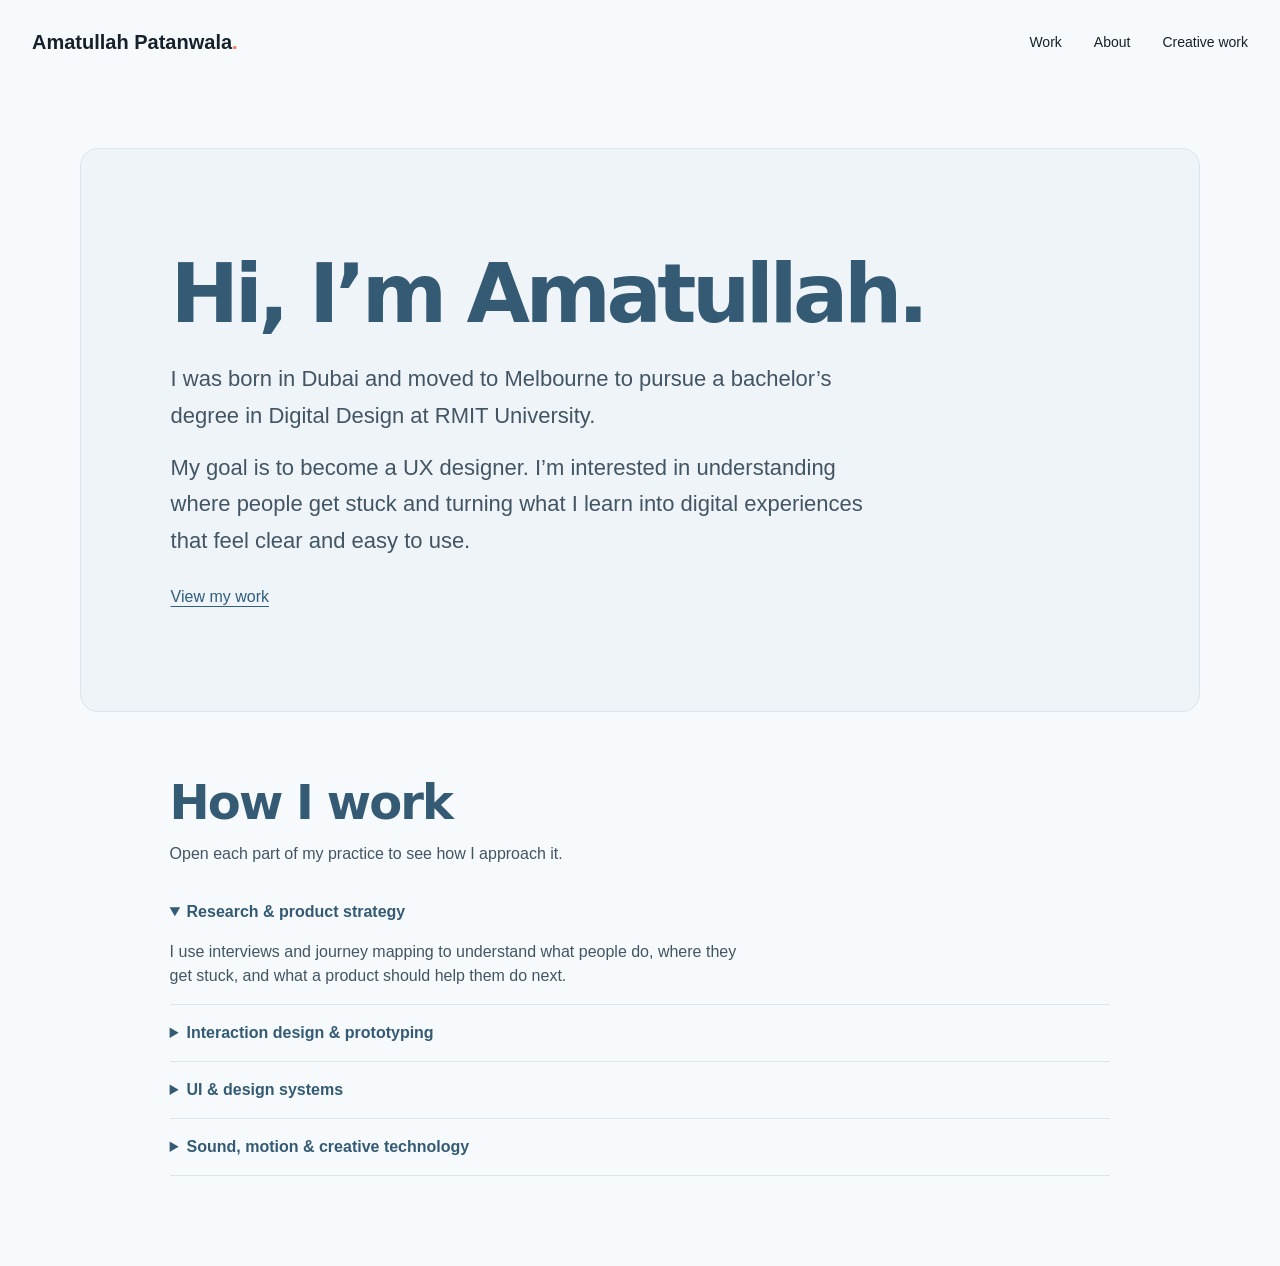
==== about.html @ 385955a9 "Restore How I work and soften About headings" ====
<!doctype html>
<html lang="en">
<head>
  <meta charset="utf-8">
  <meta name="viewport" content="width=device-width, initial-scale=1">
  <meta name="description" content="About Amatullah Patanwala, a Digital Design student at RMIT University and aspiring UX designer.">
  <title>About | Amatullah Patanwala</title>
  <link rel="stylesheet" href="styles.css">
  <style>
    body { background: #f7fafc; }
    .about-intro {
      max-width: 1120px;
      margin: clamp(20px, 5vw, 64px) auto;
      padding: clamp(36px, 8vw, 104px) clamp(24px, 7vw, 90px);
      background: #eef4f8;
      border: 1px solid #dbe5ec;
      border-radius: 18px;
      color: #17212b;
    }
    .about-intro h1 {
      margin: 0 0 24px;
      font: 600 clamp(42px, 7vw, 82px)/1.05 Manrope, system-ui, sans-serif;
      letter-spacing: -.055em;
    }
    .about-intro p { max-width: 57ch; margin: 0 0 16px; font-size: clamp(17px, 2vw, 22px); line-height: 1.65; color: #435563; }
    .about-intro a { display: inline-block; margin-top: 10px; color: #315e7b; text-decoration: underline; text-underline-offset: 4px; }
    .about-intro a:focus-visible { outline: 2px solid #315e7b; outline-offset: 4px; }
    .about-content { padding: 0 20px; }
    .about-intro h1, .bio-practice h2 { color: #345a74; }
    .bio-practice {
      max-width: 1120px; margin: 0 auto clamp(36px, 7vw, 90px);
      padding: 0 clamp(24px, 7vw, 90px); color: #435563;
    }
    .bio-practice h2 { margin: 0 0 12px; font: 600 clamp(30px, 4.5vw, 48px)/1.12 system-ui, sans-serif; letter-spacing: -.04em; }
    .bio-practice > p { margin: 0 0 18px; }
    .bio-practice details { border-bottom: 1px solid #dbe5ec; }
    .bio-practice summary { padding: 16px 0; color: #345a74; font-weight: 650; cursor: pointer; }
    .bio-practice details p { margin: 0 0 16px; max-width: 65ch; }
    .bio-practice summary:focus-visible { outline: 2px solid #345a74; outline-offset: 3px; }
  </style>
</head>
<body>
  <header class="site-header">
    <a class="brand" href="index.html">Amatullah Patanwala<span>.</span></a>
    <nav aria-label="Primary navigation">
      <a href="index.html#work">Work</a>
      <a href="about.html" aria-current="page">About</a>
      <a href="index.html#other-work">Creative work</a>
    </nav>
  </header>
  <main class="about-content">
    <section class="about-intro" aria-labelledby="bio-title">
      <h1 id="bio-title">Hi, I’m Amatullah.</h1>
      <p>I was born in Dubai and moved to Melbourne to pursue a bachelor’s degree in Digital Design at RMIT University.</p>
      <p>My goal is to become a UX designer. I’m interested in understanding where people get stuck and turning what I learn into digital experiences that feel clear and easy to use.</p>
      <a href="index.html#work">View my work</a>
    </section>
    <section class="bio-practice" aria-labelledby="practice-title">
      <h2 id="practice-title">How I work</h2>
      <p>Open each part of my practice to see how I approach it.</p>
      <details open><summary>Research &amp; product strategy</summary><p>I use interviews and journey mapping to understand what people do, where they get stuck, and what a product should help them do next.</p></details>
      <details><summary>Interaction design &amp; prototyping</summary><p>I turn findings into flows and prototypes, then use feedback to test the decisions that matter most.</p></details>
      <details><summary>UI &amp; design systems</summary><p>I carry the work through to legible interfaces, accessible interactions, and reusable visual patterns.</p></details>
      <details><summary>Sound, motion &amp; creative technology</summary><p>Working in audio, video, and 3D gives me another way to explore how a digital experience feels and moves.</p></details>
    </section>
  </main>
</body>
</html>
---- styles.css ----
/* Design tokens and reset */
:root {
  --ink:#17212b;
  --muted:#637180;
  --paper:#f8fbfd;
  --blue:#cdeaff;
  --blue-strong:#68b8ef;
  --mint:#dcefe8;
  --peach:#f7ddd0;
  --line:#dce5eb;
  --max:1280px
}

* {
  box-sizing:border-box
}

html {
  scroll-behavior:smooth
}

body {
  margin:0;
  background:var(--paper);
  color:var(--ink);
  font-family:"DM Sans",sans-serif;
  line-height:1.5
}

a {
  color:inherit;
  text-decoration:none
}

.noise {
  position:fixed;
  inset:0;
  pointer-events:none;
  opacity:.025;
  z-index:10;
  background-image:url("data:image/svg+xml,%3Csvg viewBox='0 0 180 180' xmlns='http://www.w3.org/2000/svg'%3E%3Cfilter id='n'%3E%3CfeTurbulence type='fractalNoise' baseFrequency='.9' numOctaves='3' stitchTiles='stitch'/%3E%3C/filter%3E%3Crect width='100%25' height='100%25' filter='url(%23n)' opacity='.8'/%3E%3C/svg%3E")
}

/* Navigation */
.site-header {
  height:84px;
  max-width:var(--max);
  margin:auto;
  padding:0 32px;
  display:flex;
  align-items:center;
  justify-content:space-between
}

.brand {
  font-family:Manrope,sans-serif;
  font-weight:700;
  font-size:20px
}

.brand span {
  color:#ef7e67
}

.site-header nav {
  display:flex;
  align-items:center;
  gap:32px;
  font-size:14px
}

.site-header nav a {
  transition:opacity .2s
}

.site-header nav a:hover {
  opacity:.55
}

.contact-link {
  border-bottom:1px solid var(--ink);
  padding-bottom:3px
}

/* Hero */
.hero {
  min-height:calc(100vh - 84px);
  max-width:var(--max);
  margin:auto;
  padding:9vh 32px 48px;
  position:relative;
  display:flex;
  flex-direction:column;
  justify-content:center;
  isolation:isolate;
  overflow:hidden
}

.hero>*:not(.hero-spheres):not(.hero-mark) {
  position:relative;
  z-index:2
}

.hero-kicker {
  font-size:13px;
  color:var(--muted);
  display:flex;
  align-items:center;
  gap:9px
}

.status-dot {
  width:7px;
  height:7px;
  background:#70b99a;
  border-radius:50%;
  box-shadow:0 0 0 4px #e0f1e9
}

.hero h1 {
  font-family:Manrope,sans-serif;
  font-size:clamp(54px,7.3vw,112px);
  line-height:.98;
  letter-spacing:0;
  max-width:1120px;
  margin:46px 0 56px;
  font-weight:600
}

.hero h1 em {
  font-family:Georgia,serif;
  font-weight:400;
  color:#418bc0
}

.hero-bottom {
  display:flex;
  justify-content:space-between;
  align-items:end;
  max-width:850px
}

.hero-bottom p {
  font-size:18px;
  max-width:560px;
  color:var(--muted);
  margin:0
}

.scroll-cue {
  display:flex;
  gap:18px;
  border-bottom:1px solid var(--ink);
  padding-bottom:5px;
  font-size:14px
}

.hero-mark {
  position:absolute;
  right:32px;
  bottom:45px;
  font-family:Manrope;
  font-size:15vw;
  line-height:.7;
  color:#e7f3fa;
  font-weight:700;
  z-index:-1
}

.margin-note {
  font-family:Georgia,serif;
  font-style:italic;
  transform:rotate(-4deg);
  color:#397ca9
}

.hero-note {
  position:absolute;
  right:4%;
  top:20%;
  border-top:1px solid #82b9d8;
  padding-top:9px
}

.hero-note span {
  display:block;
  font:500 9px Manrope;
  text-transform:uppercase;
  font-style:normal;
  color:#6d8798;
  margin-bottom:5px
}

.hero-note strong {
  font-size:16px;
  font-weight:400
}

.hero-note i {
  position:absolute;
  font-size:25px;
  right:-24px;
  bottom:-20px
}

.hero-spheres {
  position:absolute;
  inset:0;
  z-index:0;
  pointer-events:none
}

.sphere {
  position:absolute;
  display:block;
  border-radius:50%;
  will-change:transform;
  box-shadow:inset -18px -22px 38px rgba(45,53,57,.16),inset 12px 14px 26px rgba(255,255,255,.8),0 24px 45px rgba(48,71,84,.12)
}

.sphere::after {
  content:"";
  position:absolute;
  width:28%;
  height:18%;
  border-radius:50%;
  left:21%;
  top:15%;
  background:rgba(255,255,255,.68);
  filter:blur(7px);
  transform:rotate(-32deg)
}

.sphere-green {
  width:150px;
  height:150px;
  left:4%;
  top:18%;
  background:radial-gradient(circle at 32% 27%,#f2fff7 0 4%,#bfe8ce 34%,#7fc09b 72%,#5b9b77 100%);
  --base-x:0px;
  --base-y:0px
}

.sphere-yellow {
  width:105px;
  height:105px;
  right:12%;
  top:44%;
  background:radial-gradient(circle at 31% 26%,#fffef0 0 5%,#f7eaa1 36%,#e5c95f 75%,#caaa3d 100%);
  --base-x:0px;
  --base-y:0px
}

.sphere-red {
  width:74px;
  height:74px;
  left:46%;
  bottom:9%;
  background:radial-gradient(circle at 31% 25%,#fff2ef 0 5%,#f3a69b 37%,#df7468 74%,#bd584f 100%);
  --base-x:0px;
  --base-y:0px
}

/* Selected case studies */
.work-section {
  padding:120px 32px 160px;
  max-width:var(--max);
  margin:auto
}

.section-heading {
  display:grid;
  grid-template-columns:1fr 2fr;
  align-items:start;
  margin-bottom:64px
}

.section-heading p {
  font-size:13px;
  color:var(--muted)
}

.section-heading h2 {
  font:600 38px/1.15 Manrope,sans-serif;
  max-width:620px;
  margin:0
}

.case {
  margin-bottom:120px
}

.case-visual {
  height:540px;
  display:block;
  background:var(--blue);
  position:relative;
  overflow:hidden
}

.case-visual img {
  width:100%;
  height:100%;
  object-fit:cover;
  transition:transform .8s cubic-bezier(.2,.7,.2,1)
}

.case-video {
  width:100%;
  height:100%;
  display:block;
  object-fit:cover;
  background:#101820
}

.wellness-phone-set {
  height:100%;
  display:flex;
  align-items:center;
  justify-content:center;
  gap:clamp(14px,3vw,38px);
  padding:44px;
  background:linear-gradient(135deg,#f8fbfd,#eaf6fd)
}

.wellness-phone-set img {
  width:auto;
  height:min(92%,430px);
  object-fit:contain;
  filter:drop-shadow(0 22px 32px rgba(25,37,48,.16));
  transition:transform .8s cubic-bezier(.2,.7,.2,1)
}

.wellness-phone-set img:nth-child(1),
.wellness-phone-set img:nth-child(3) {
  height:min(82%,390px)
}

.wellness-phone-set img:nth-child(1) {
  transform:rotate(-4deg)
}

.wellness-phone-set img:nth-child(2) {
  transform:translateY(-10px)
}

.wellness-phone-set img:nth-child(3) {
  transform:rotate(4deg)
}

.case:hover .case-visual img {
  transform:scale(1.025)
}

.case:hover .wellness-phone-set img:nth-child(1) {
  transform:rotate(-2deg) translateY(-5px)
}

.case:hover .wellness-phone-set img:nth-child(2) {
  transform:translateY(-18px)
}

.case:hover .wellness-phone-set img:nth-child(3) {
  transform:rotate(2deg) translateY(-5px)
}

.case-number {
  position:absolute;
  top:22px;
  left:24px;
  background:rgba(248,251,253,.86);
  backdrop-filter:blur(8px);
  padding:7px 10px;
  font:600 12px Manrope
}

.view-chip {
  position:absolute;
  right:22px;
  bottom:22px;
  background:var(--ink);
  color:#fff;
  padding:11px 14px;
  font-size:13px;
  transform:translateY(8px);
  opacity:0;
  transition:.3s
}

.case:hover .view-chip {
  opacity:1;
  transform:none
}

.case-copy {
  padding-top:24px
}

.case-meta {
  display:flex;
  justify-content:space-between;
  color:var(--muted);
  font-size:13px;
  border-bottom:1px solid var(--line);
  padding-bottom:13px
}

.case-copy h3 {
  font:600 34px/1.15 Manrope;
  margin:25px 0 12px
}

.case-copy>p {
  color:var(--muted);
  font-size:17px;
  max-width:670px
}

.outcomes {
  display:flex;
  gap:28px;
  margin-top:26px
}

.outcomes span {
  font-size:13px;
  color:var(--muted)
}

.outcomes strong {
  font:600 18px Manrope;
  color:var(--ink);
  margin-right:6px
}

.case-grid {
  display:grid;
  grid-template-columns:1fr 1fr;
  gap:64px
}

.case-grid .case-visual {
  height:560px
}

.case-offset {
  margin-top:140px
}

.visual-mint {
  background:var(--mint);
  display:grid;
  place-items:center
}

.visual-peach {
  background:var(--peach);
  display:grid;
  place-items:center
}

.case-screenshot {
  width:100%;
  height:100%;
  object-fit:cover;
  object-position:center;
  transition:transform .8s cubic-bezier(.2,.7,.2,1)
}

.device {
  width:58%;
  height:76%;
  background:#fbfdfc;
  border:8px solid #24322e;
  border-radius:38px;
  padding:38px 22px;
  box-shadow:0 24px 50px rgba(48,80,69,.16);
  transform:rotate(-3deg);
  transition:transform .7s
}

.case:hover .device {
  transform:rotate(0) translateY(-5px)
}

.phone-top {
  display:flex;
  justify-content:space-between;
  margin-bottom:42px
}

.phone-top i {
  display:block;
  width:24px;
  height:3px;
  background:#8b9e97
}

.phone-top i:last-child {
  width:7px;
  border-radius:50%
}

.device p {
  font-size:11px;
  color:#758b83;
  margin:0
}

.device strong {
  display:block;
  font:600 21px Manrope;
  margin-top:7px
}

.mood-row {
  display:flex;
  gap:8px;
  margin:28px 0
}

.mood-row b {
  font-size:9px;
  font-weight:500;
  background:#e4f2ed;
  padding:9px;
  border-radius:20px
}

.mini-card {
  background:#cce8de;
  padding:18px;
  border-radius:6px;
  display:flex;
  flex-direction:column
}

.mini-card span {
  font-size:10px
}

.mini-card em {
  font:600 14px Manrope;
  font-style:normal;
  margin-top:6px
}

.dashboard {
  width:82%;
  background:#fff;
  border-radius:6px;
  box-shadow:0 24px 55px rgba(108,64,41,.14);
  display:grid;
  grid-template-columns:52px 1fr;
  transform:perspective(800px) rotateY(-5deg);
  transition:.7s
}

.case:hover .dashboard {
  transform:none
}

.dash-nav {
  background:#24313a;
  padding:20px 16px;
  display:flex;
  flex-direction:column;
  gap:15px
}

.dash-nav i {
  height:4px;
  background:#9aabb5;
  border-radius:4px
}

.dash-body {
  padding:55px 38px
}

.dash-body small {
  display:block;
  color:#9a7c6e;
  font-size:9px
}

.dash-body strong {
  display:block;
  font:600 34px Manrope;
  margin:7px 0 0
}

.dash-body span {
  font-size:12px;
  color:#7f8a91
}

.bars {
  height:95px;
  display:flex;
  gap:8px;
  align-items:end;
  margin-top:30px;
  border-bottom:1px solid #e8dfda
}

.bars i {
  flex:1;
  background:#ef9c78
}

.bars i:nth-child(1) {
  height:28%
}

.bars i:nth-child(2) {
  height:43%
}

.bars i:nth-child(3) {
  height:39%
}

.bars i:nth-child(4) {
  height:66%
}

.bars i:nth-child(5) {
  height:76%
}

.bars i:nth-child(6) {
  height:94%
}

/* About and capabilities */
.about-section {
  max-width:var(--max);
  margin:auto;
  padding:140px 32px;
  display:grid;
  grid-template-columns:1fr 2fr;
  border-top:1px solid var(--line)
}

.about-label {
  font-size:13px;
  color:var(--muted)
}

.about-copy h2 {
  font:600 48px/1.08 Manrope;
  margin:0 0 32px;
  max-width:700px
}

.about-copy p {
  font-size:19px;
  line-height:1.7;
  color:var(--muted);
  max-width:720px
}

.capabilities {
  display:flex;
  flex-wrap:wrap;
  gap:8px;
  margin-top:36px
}

.capabilities span {
  border:1px solid #bdcbd3;
  padding:8px 12px;
  font-size:12px;
  border-radius:30px
}

.contact-section {
  background:#cfeafa;
  min-height:520px;
  padding:100px 32px;
  display:flex;
  flex-direction:column;
  justify-content:center;
  align-items:center;
  text-align:center
}

.contact-section p {
  font-size:14px
}

.contact-section h2 {
  font:600 clamp(44px,6vw,86px)/1 Manrope;
  margin:22px 0 44px
}

.contact-section a {
  font-size:18px;
  border-bottom:1px solid;
  padding-bottom:5px
}

footer {
  max-width:var(--max);
  height:100px;
  margin:auto;
  padding:0 32px;
  display:flex;
  justify-content:space-between;
  align-items:center;
  font-size:12px;
  color:var(--muted)
}

footer a {
  color:var(--ink)
}

/* Specializations */
.other-work {
  max-width:var(--max);
  margin:auto;
  padding:40px 32px 160px
}

.other-work-heading {
  display:grid;
  grid-template-columns:1fr 2fr;
  column-gap:30px;
  padding:100px 0 70px;
  border-top:1px solid var(--line)
}

.other-work-heading>p:first-child {
  font-size:13px;
  color:var(--muted);
  margin:5px 0
}

.other-work-heading h2 {
  font:600 48px/1.08 Manrope;
  margin:0;
  max-width:720px
}

.other-work-intro {
  grid-column:2;
  color:var(--muted);
  font-size:17px;
  max-width:610px;
  margin:24px 0 0
}

.project-list {
  border-top:1px solid var(--ink)
}

.project-row {
  min-height:180px;
  display:grid;
  grid-template-columns:60px 1.15fr 1.4fr .9fr;
  gap:30px;
  align-items:center;
  border-bottom:1px solid var(--line);
  position:relative;
  transition:background .35s,padding .35s
}

.project-row::before {
  content:"";
  position:absolute;
  inset:0;
  background:#eaf6fd;
  transform:scaleY(0);
  transform-origin:bottom;
  transition:transform .35s;
  z-index:-1
}

.project-row:hover {
  padding-left:18px;
  padding-right:18px
}

.project-row:hover::before {
  transform:scaleY(1)
}

.project-index {
  font:600 11px Manrope;
  color:var(--muted)
}

.project-title {
  display:flex;
  align-items:center;
  gap:16px
}

.project-title h3 {
  font:600 21px/1.25 Manrope;
  margin:0
}

.project-icon {
  width:38px;
  height:38px;
  display:grid;
  place-items:center;
  border:1px solid #b9c9d3;
  border-radius:50%;
  font-size:17px;
  color:#418bc0;
  flex:0 0 auto;
  transition:transform .35s,background .35s
}

.project-row:hover .project-icon {
  transform:rotate(12deg);
  background:#fff
}

.project-row>p {
  font-size:14px;
  line-height:1.65;
  color:var(--muted);
  margin:0
}

.tool-list {
  display:flex;
  flex-wrap:wrap;
  gap:6px
}

.tool-list span {
  font-size:10px;
  text-transform:uppercase;
  color:#566570;
  border:1px solid #cbd7de;
  padding:5px 7px;
  background:rgba(255,255,255,.5)
}

/* Playable media shelf */
.media-shelf {
  margin-top:150px
}

.media-shelf-head {
  display:flex;
  justify-content:space-between;
  align-items:end;
  padding-bottom:30px;
  border-bottom:1px solid var(--ink)
}

.media-shelf-head span {
  font-size:10px;
  text-transform:uppercase;
  color:var(--muted)
}

.media-shelf-head h3 {
  font:600 38px/1.1 Manrope;
  margin:12px 0 0
}

.media-filters {
  display:flex;
  gap:4px
}

.media-filter {
  border:1px solid #bdcbd3;
  background:transparent;
  color:var(--muted);
  padding:8px 12px;
  font:500 11px DM Sans;
  cursor:pointer;
  transition:.25s
}

.media-filter:hover,.media-filter.is-active {
  background:var(--ink);
  border-color:var(--ink);
  color:#fff
}

.media-grid {
  display:grid;
  grid-template-columns:1fr 1fr;
  gap:54px 24px;
  padding-top:34px
}

.media-project {
  min-width:0;
  transition:opacity .3s,transform .3s
}

.media-project.is-filtered {
  display:none
}

.media-project-wide {
  grid-column:span 2
}

.media-preview {
  width:100%;
  height:420px;
  border:0;
  padding:0;
  position:relative;
  overflow:hidden;
  display:block;
  background:#dbeef9;
  color:var(--ink);
  cursor:pointer
}

.media-project:not(.media-project-wide) .media-preview {
  height:500px
}

.media-project-copy {
  display:flex;
  justify-content:space-between;
  align-items:start;
  gap:20px;
  padding:17px 0;
  border-bottom:1px solid var(--line)
}

.media-project-copy span {
  font-size:10px;
  text-transform:uppercase;
  color:var(--muted)
}

.media-project-copy h4 {
  font:600 19px/1.3 Manrope;
  margin:5px 0 0
}

.open-project {
  border:0;
  background:none;
  padding:3px 0;
  border-bottom:1px solid var(--ink);
  font:500 11px DM Sans;
  white-space:nowrap;
  cursor:pointer
}

.sound-preview {
  background:#202a33;
  color:#fff;
  display:flex;
  align-items:end;
  padding:38px
}

.sound-disc {
  position:absolute;
  width:260px;
  height:260px;
  border-radius:50%;
  background:repeating-radial-gradient(circle,#2c3943 0 3px,#182128 4px 6px);
  right:8%;
  top:50%;
  transform:translateY(-50%);
  animation:spin 9s linear infinite;
  animation-play-state:paused
}

.sound-preview.is-playing .sound-disc {
  animation-play-state:running
}

.sound-disc::after {
  content:"";
  position:absolute;
  width:68px;
  height:68px;
  background:#ef9c78;
  border-radius:50%;
  inset:0;
  margin:auto
}

.sound-disc i {
  position:absolute;
  width:10px;
  height:10px;
  background:#fff;
  border-radius:50%;
  inset:0;
  margin:auto;
  z-index:1
}

.waveform {
  height:90px;
  width:52%;
  display:flex;
  align-items:center;
  gap:5px
}

.waveform i {
  width:3px;
  height:var(--wave,30%);
  background:#8cc8ea;
  animation:wave 1.1s ease-in-out infinite alternate;
  animation-play-state:paused
}

.sound-preview.is-playing .waveform i {
  animation-play-state:running
}

.waveform i:nth-child(3n) {
  --wave:82%;
  animation-delay:-.3s
}

.waveform i:nth-child(4n) {
  --wave:56%;
  animation-delay:-.6s
}

.waveform i:nth-child(5n) {
  --wave:95%;
  animation-delay:-.8s
}

.sound-play {
  width:52px;
  height:52px;
  border-radius:50%;
  border:1px solid #80909b;
  background:transparent;
  color:#fff;
  margin-left:28px;
  cursor:pointer;
  position:relative;
  z-index:2
}

.media-duration {
  position:absolute;
  left:38px;
  top:32px;
  font:500 10px Manrope;
  color:#8f9ca5
}

.video-preview video {
  position:absolute;
  width:100%;
  height:100%;
  object-fit:cover;
  inset:0;
  opacity:0;
  z-index:1
}

.video-preview.has-media video {
  opacity:1
}

.led-preview {
  background:#191e22
}

.led-art {
  position:absolute;
  inset:0;
  background:#101519;
  display:grid;
  place-items:center
}

.led-art i {
  position:absolute;
  width:46%;
  height:70%;
  border:2px solid #8cc8ea;
  transform:rotate(24deg);
  mix-blend-mode:screen;
  animation:ledDrift 7s ease-in-out infinite alternate
}

.led-art i:nth-child(2) {
  border-color:#ef9c78;
  transform:rotate(70deg) scale(.75);
  animation-delay:-2s
}

.led-art i:nth-child(3) {
  border-color:#d2b5ee;
  transform:rotate(128deg) scale(.48);
  animation-delay:-4s
}

.world-preview {
  background:#dbe7df;
  perspective:800px
}

.world-orb {
  position:absolute;
  width:280px;
  height:280px;
  left:50%;
  top:50%;
  transform:translate(-50%,-50%);
  border:1px solid #597267;
  border-radius:50%;
  transition:transform .7s
}

.world-orb::before,.world-orb::after {
  content:"";
  position:absolute;
  inset:38px;
  border:1px solid #769487;
  transform:rotateX(62deg);
  border-radius:50%
}

.world-orb::after {
  transform:rotateY(62deg)
}

.world-orb i {
  position:absolute;
  width:14px;
  height:14px;
  background:#ef9c78;
  border-radius:50%;
  left:28px;
  top:72px
}

.world-orb i:nth-child(2) {
  left:auto;
  right:12px;
  top:140px;
  background:#418bc0
}

.world-orb i:nth-child(3) {
  left:110px;
  top:auto;
  bottom:6px;
  background:#fff
}

.world-preview:hover .world-orb {
  transform:translate(-50%,-50%) rotate(18deg) scale(1.08)
}

.edit-preview {
  background:#f0d7cb
}

.edit-frames {
  position:absolute;
  inset:45px;
  display:grid;
  grid-template-columns:repeat(4,1fr);
  gap:10px;
  align-items:center
}

.edit-frames i {
  height:65%;
  background:#e77961;
  transform:translateY(-10px)
}

.edit-frames i:nth-child(2) {
  background:#faf7f3;
  height:82%;
  transform:translateY(15px)
}

.edit-frames i:nth-child(3) {
  background:#82b9d8;
  height:72%;
  transform:translateY(-3px)
}

.edit-frames i:nth-child(4) {
  background:#202a33;
  height:92%;
  transform:translateY(8px)
}

.preview-action {
  position:absolute;
  right:20px;
  bottom:20px;
  background:rgba(248,251,253,.92);
  padding:10px 12px;
  font:500 11px Manrope;
  z-index:3
}

.preview-action b {
  margin-left:12px
}

/* Project viewer dialog */
.project-viewer {
  width:min(1050px,calc(100% - 40px));
  max-height:90vh;
  padding:0;
  border:0;
  background:var(--paper);
  color:var(--ink);
  box-shadow:0 30px 90px rgba(15,27,36,.25)
}

.project-viewer::backdrop {
  background:rgba(16,27,35,.78);
  backdrop-filter:blur(6px)
}

.viewer-bar {
  height:58px;
  display:flex;
  align-items:center;
  justify-content:space-between;
  padding:0 22px;
  border-bottom:1px solid var(--line);
  font-size:10px;
  text-transform:uppercase
}

.viewer-close {
  border:0;
  background:none;
  font-size:28px;
  cursor:pointer
}

.viewer-media {
  height:min(54vh,560px);
  background:#17212b;
  display:grid;
  place-items:center
}

.viewer-media video {
  width:100%;
  height:100%;
  object-fit:contain
}

.viewer-media audio {
  width:min(600px,80%)
}

.viewer-placeholder {
  color:#fff;
  text-align:center;
  padding:30px
}

.viewer-placeholder b {
  display:block;
  font:500 54px Georgia;
  font-style:italic;
  color:#8cc8ea;
  margin-bottom:14px
}

.viewer-placeholder span {
  font-size:12px;
  color:#9faeb7
}

.viewer-copy {
  padding:34px 40px 45px
}

.viewer-copy>p:first-child {
  font-size:10px;
  text-transform:uppercase;
  color:var(--muted)
}

.viewer-copy h2 {
  font:600 34px/1.15 Manrope;
  margin:10px 0
}

.viewer-copy>p {
  color:var(--muted);
  max-width:700px
}

.viewer-tools {
  display:flex;
  gap:7px;
  margin-top:22px
}

.viewer-tools span {
  font-size:10px;
  text-transform:uppercase;
  border:1px solid #bdcbd3;
  padding:6px 8px
}

@keyframes spin {
  to {
  transform:translateY(-50%) rotate(360deg)
}

}

@keyframes wave {
  to {
  height:18%
}

}

@keyframes ledDrift {
  to {
  transform:rotate(52deg) scale(.8)
}

}

/* Shared transitions */
.reveal {
  opacity:0;
  transform:translateY(24px);
  transition:opacity .8s ease,transform .8s cubic-bezier(.2,.7,.2,1)
}

.reveal.is-visible {
  opacity:1;
  transform:none
}

@media(max-width:760px) {
  /* Navigation */
.site-header {
  height:70px;
  padding:0 20px
}

.site-header nav {
  gap:18px
}

.site-header nav>a:not(.contact-link) {
  display:none
}

/* Hero */
.hero {
  min-height:calc(100svh - 70px);
  padding:7vh 20px 38px;
  justify-content:flex-start
}

.hero h1 {
  font-size:clamp(46px,14vw,68px);
  margin:55px 0 38px
}

.hero-bottom {
  display:block
}

.hero-bottom p {
  font-size:16px
}

.scroll-cue {
  margin-top:42px;
  width:max-content
}

.hero-mark {
  right:18px;
  bottom:20px;
  font-size:35vw
}

.hero-note {
  display:none
}

.sphere-green {
  width:92px;
  height:92px;
  left:-18px;
  top:29%
}

.sphere-yellow {
  width:68px;
  height:68px;
  right:3%;
  top:58%
}

.sphere-red {
  width:48px;
  height:48px;
  left:62%;
  bottom:6%
}

/* Selected case studies */
.work-section {
  padding:90px 20px
}

.section-heading {
  display:block
}

.section-heading h2 {
  font-size:30px;
  margin-top:20px
}

.case-visual,.case-grid .case-visual {
  height:440px
}

.case-grid {
  display:block
}

.case,.case-offset {
  margin:0 0 90px
}

.case-copy h3 {
  font-size:27px
}

.case-meta {
  gap:12px
}

.case-meta span:last-child {
  text-align:right
}

.view-chip {
  opacity:1;
  transform:none
}

.device {
  width:70%;
  height:72%;
  padding:32px 18px
}

.dashboard {
  width:88%;
  grid-template-columns:42px 1fr
}

.dash-body {
  padding:45px 22px
}

/* About and capabilities */
.about-section {
  padding:90px 20px;
  display:block
}

.about-copy h2 {
  font-size:38px;
  margin-top:26px
}

.about-copy p {
  font-size:17px
}

/* Specializations */
.other-work {
  padding:10px 20px 100px
}

.other-work-heading {
  display:block;
  padding:80px 0 48px
}

.other-work-heading h2 {
  font-size:36px;
  margin-top:22px
}

.other-work-intro {
  font-size:16px;
  margin-top:20px
}

.project-row {
  min-height:0;
  padding:28px 0;
  grid-template-columns:32px 1fr;
  gap:12px 8px
}

.project-row:hover {
  padding:28px 10px
}

.project-title {
  gap:12px
}

.project-title h3 {
  font-size:19px
}

.project-icon {
  width:32px;
  height:32px
}

.project-row>p,.tool-list {
  grid-column:2
}

.project-row>p {
  margin-top:4px
}

.tool-list {
  margin-top:6px
}

/* Playable media shelf */
.media-shelf {
  margin-top:100px
}

.media-shelf-head {
  display:block
}

.media-shelf-head h3 {
  font-size:30px
}

.media-filters {
  margin-top:24px;
  overflow-x:auto
}

.media-grid {
  display:block
}

.media-project,.media-project-wide {
  margin-bottom:48px
}

.media-preview,.media-project:not(.media-project-wide) .media-preview {
  height:340px
}

.media-project-copy h4 {
  font-size:17px
}

.sound-preview {
  padding:24px
}

.sound-disc {
  width:180px;
  height:180px;
  right:-20px
}

.waveform {
  width:55%
}

.sound-play {
  margin-left:15px
}

.media-duration {
  left:24px;
  top:22px
}

.edit-frames {
  inset:28px
}

/* Project viewer dialog */
.project-viewer {
  width:calc(100% - 20px)
}

.viewer-media {
  height:42vh
}

.viewer-copy {
  padding:24px
}

.viewer-copy h2 {
  font-size:27px
}

.contact-section {
  min-height:440px;
  padding:80px 20px
}

footer {
  height:auto;
  padding:30px 20px;
  align-items:flex-start;
  gap:20px;
  flex-direction:column
}

footer span:nth-child(2) {
  display:none
}

}

@media(prefers-reduced-motion:reduce) {
  html {
  scroll-behavior:auto
}

/* Shared transitions */
.reveal {
  opacity:1;
  transform:none;
  transition:none
}

.case-visual img,.device,.dashboard {
  transition:none
}

.sphere {
  transform:none!important
}

}

.sphere {
  transition:box-shadow .35s,filter .35s
}

.sphere::before {
  content:attr(data-label);
  position:absolute;
  left:50%;
  top:-31px;
  transform:translate(-50%,8px) rotate(-4deg);
  font:italic 13px Georgia;
  color:#5b7180;
  opacity:0;
  transition:opacity .25s,transform .35s;
  white-space:nowrap
}

.sphere.is-near {
  filter:saturate(1.08);
  box-shadow:inset -18px -22px 38px rgba(45,53,57,.12),inset 12px 14px 26px rgba(255,255,255,.9),0 30px 58px rgba(48,71,84,.2),0 0 0 9px rgba(255,255,255,.4)
}

.sphere.is-near::before {
  opacity:1;
  transform:translate(-50%,0) rotate(-4deg)
}

/* Hero layout polish */
.hero {
  min-height:auto;
  padding-top:clamp(28px,4vh,48px);
  padding-bottom:18px;
  overflow:hidden;
  display:block
}

.hero h1 {
  grid-column:1 / -1;
  font-size:clamp(42px,5vw,76px);
  max-width:940px;
  margin:24px 0 10px
}

.hero-bottom {
  display:flex;
  max-width:1080px;
  gap:clamp(24px,5vw,72px);
  align-items:flex-start;
  justify-content:space-between
}

.hero-note {
  position:relative;
  left:auto;
  right:auto;
  top:auto;
  bottom:auto;
  flex:0 0 255px;
  width:255px;
  max-width:255px;
  margin:4px 0 0;
  border-top:0;
  transform:rotate(-2deg);
  opacity:.95;
  pointer-events:auto;
  order:2
}

.hero-note strong {
  display:block;
  line-height:1.15
}

.hero-note i {
  position:static;
  display:inline-block;
  margin-left:8px;
  font-size:18px
}

.scroll-cue {
  flex:0 0 auto;
  order:3
}

.hero-mark {
  right:52px;
  bottom:18px;
  font-size:clamp(70px,9vw,132px);
  opacity:.16
}

.sphere-red {
  left:50%;
  bottom:20%
}

.work-section {
  padding-top:44px
}

.case {
  margin-bottom:74px
}

.case-offset {
  margin-top:70px
}

.about-section {
  padding-top:72px;
  padding-bottom:72px
}

.capabilities {
  margin-top:22px
}

.other-work {
  padding-top:0;
  padding-bottom:90px
}

.other-work-heading {
  padding-top:58px;
  padding-bottom:40px
}

.media-shelf {
  margin-top:72px
}

@media(max-width:900px) {
  .hero {
    display:block;
    padding-bottom:36px
  }

  .hero h1 {
    font-size:clamp(46px,12vw,74px)
  }

  .hero-note {
    display:block;
    width:auto;
    max-width:280px;
    margin-top:26px
  }

  .hero-mark {
    right:20px;
    bottom:24px
  }

  .case,
  .case-offset {
    margin-bottom:58px
  }

  .about-section,
  .other-work-heading {
    padding-top:54px;
    padding-bottom:54px
  }

  .other-work {
    padding-bottom:72px
  }

  .media-shelf {
    margin-top:56px
  }
}

/* Case study pages */
.case-page {
  background:var(--paper);
  color:var(--ink)
}

.case-page main {
  max-width:var(--max);
  margin:auto;
  padding:64px 32px 110px
}

.case-page .case-study-hero {
  display:grid;
  grid-template-columns:1fr 1.15fr;
  gap:56px;
  align-items:end;
  padding:64px 0 44px;
  border-top:1px solid var(--line)
}

.case-study-kicker {
  font-size:12px;
  text-transform:uppercase;
  color:var(--muted);
  letter-spacing:.04em
}

.case-page h1 {
  font:600 clamp(48px,7vw,94px)/.96 Manrope,sans-serif;
  letter-spacing:0;
  margin:18px 0 24px
}

.case-page .lead {
  font-size:20px;
  color:var(--muted);
  max-width:720px
}

.case-hero-actions {
  display:flex;
  flex-wrap:wrap;
  gap:12px;
  margin-top:30px
}

.prototype-link,
.secondary-link {
  display:inline-flex;
  align-items:center;
  justify-content:center;
  min-height:46px;
  padding:0 18px;
  border:1px solid var(--ink);
  font:600 13px Manrope,sans-serif
}

.prototype-link {
  background:var(--ink);
  color:#fff
}

.case-hero-image img,
.process-image img,
.gallery-card img {
  width:100%;
  display:block;
  object-fit:cover
}

.case-detail-video {
  width:100%;
  min-height:520px;
  display:block;
  object-fit:cover;
  background:#101820
}

.case-phone-gallery {
  min-height:520px;
  display:flex;
  align-items:center;
  justify-content:center;
  gap:clamp(14px,3vw,32px);
  padding:34px;
  background:linear-gradient(135deg,#f8fbfd,#eaf6fd)
}

.case-phone-gallery img {
  width:auto;
  max-width:31%;
  max-height:460px;
  object-fit:contain;
  filter:drop-shadow(0 20px 28px rgba(25,37,48,.14))
}

.case-hero-image {
  border:1px solid var(--line);
  background:#fff;
  overflow:hidden
}

.case-overview {
  display:grid;
  grid-template-columns:repeat(4,1fr);
  border-top:1px solid var(--ink);
  border-bottom:1px solid var(--line);
  margin:20px 0 70px
}

.overview-item {
  padding:22px;
  border-right:1px solid var(--line)
}

.overview-item:last-child {
  border-right:0
}

.overview-item span {
  display:block;
  font-size:11px;
  text-transform:uppercase;
  color:var(--muted);
  margin-bottom:8px
}

.overview-item strong {
  font:600 18px/1.25 Manrope,sans-serif
}

.process-section {
  display:grid;
  grid-template-columns:270px 1fr;
  gap:54px;
  padding:58px 0;
  border-bottom:1px solid var(--line)
}

.process-section h2 {
  font:600 34px/1.08 Manrope,sans-serif;
  margin:0
}

.process-section p {
  color:var(--muted);
  font-size:17px
}

.process-list {
  display:grid;
  gap:12px;
  margin:24px 0 0;
  padding:0;
  list-style:none
}

.process-list li {
  border-left:3px solid var(--blue-strong);
  padding-left:14px;
  color:var(--muted)
}

.process-image,
.gallery-card {
  border:1px solid var(--line);
  background:#fff;
  overflow:hidden;
  margin-top:28px
}

.process-grid {
  display:grid;
  grid-template-columns:repeat(2,1fr);
  gap:20px;
  margin-top:28px
}

.gallery-card figcaption,
.process-image figcaption {
  padding:12px 14px;
  font-size:12px;
  color:var(--muted);
  border-top:1px solid var(--line)
}

.case-next {
  display:flex;
  justify-content:space-between;
  gap:20px;
  padding-top:52px
}

@media(max-width:850px) {
  .case-page main {
    padding:40px 20px 80px
  }

  .case-page .case-study-hero,
  .process-section,
  .case-overview,
  .process-grid {
    display:block
  }

  .case-hero-image,
  .process-image,
  .gallery-card {
    margin-top:24px
  }

  .overview-item {
    border-right:0;
    border-bottom:1px solid var(--line)
  }

  .wellness-phone-set,
  .case-phone-gallery {
    min-height:0;
    gap:10px;
    padding:24px 14px
  }

  .wellness-phone-set img,
  .case-phone-gallery img {
    max-width:32%;
    height:auto;
    max-height:320px
  }

  .case-detail-video {
    min-height:280px
  }
}







/* Preserve the entire Apple Products prototype frame at every viewport size. */
.case-detail-video {
  aspect-ratio: 16 / 9;
  height: auto;
  min-height: 0;
  object-fit: contain;
  object-position: center;
}
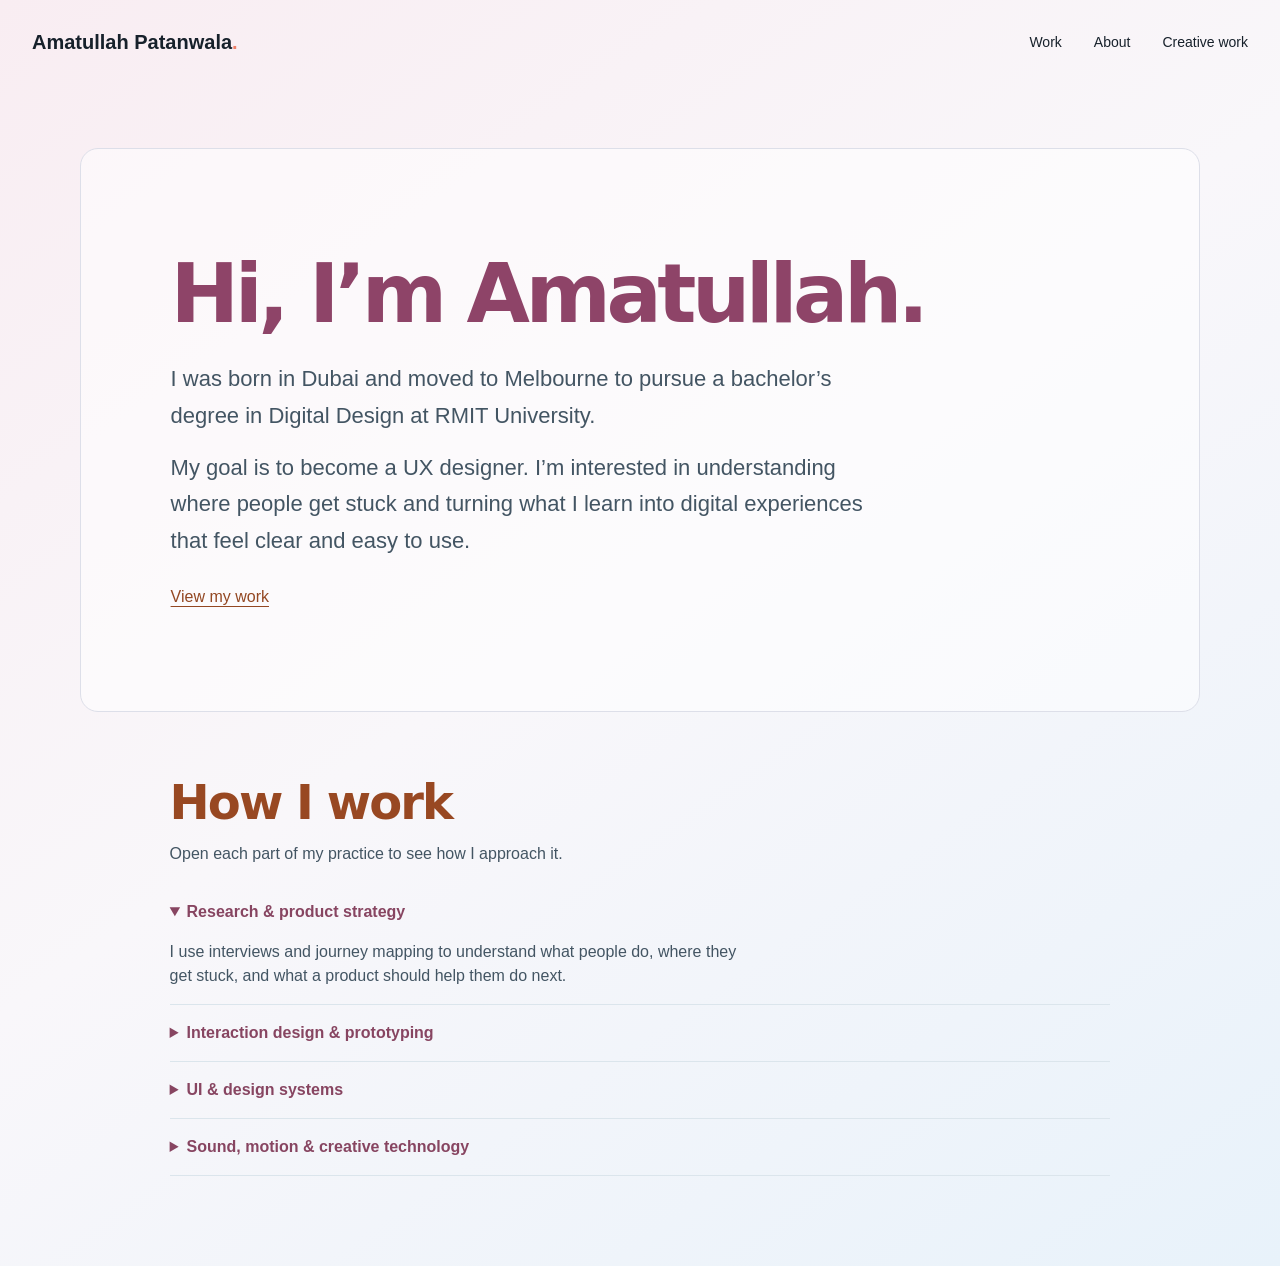
==== commit f20f7312: "Add a soft gradient to the About page" ====
--- a/about.html
+++ b/about.html
@@ -7,13 +7,13 @@
   <title>About | Amatullah Patanwala</title>
   <link rel="stylesheet" href="styles.css">
   <style>
-    body { background: #f7fafc; }
+    body { min-height: 100vh; background: linear-gradient(145deg, #f9edf2 0%, #f9f7fa 47%, #e8f2fa 100%); }
     .about-intro {
       max-width: 1120px;
       margin: clamp(20px, 5vw, 64px) auto;
       padding: clamp(36px, 8vw, 104px) clamp(24px, 7vw, 90px);
-      background: #eef4f8;
-      border: 1px solid #dbe5ec;
+      background: rgba(255, 255, 255, .48);
+      border: 1px solid #dddfe9;
       border-radius: 18px;
       color: #17212b;
     }
@@ -23,10 +23,11 @@
       letter-spacing: -.055em;
     }
     .about-intro p { max-width: 57ch; margin: 0 0 16px; font-size: clamp(17px, 2vw, 22px); line-height: 1.65; color: #435563; }
-    .about-intro a { display: inline-block; margin-top: 10px; color: #315e7b; text-decoration: underline; text-underline-offset: 4px; }
+    .about-intro a { display: inline-block; margin-top: 10px; color: #934722; text-decoration: underline; text-underline-offset: 4px; }
     .about-intro a:focus-visible { outline: 2px solid #315e7b; outline-offset: 4px; }
     .about-content { padding: 0 20px; }
-    .about-intro h1, .bio-practice h2 { color: #345a74; }
+    .about-intro h1 { color: #8e4468; }
+    .bio-practice h2 { color: #984822; }
     .bio-practice {
       max-width: 1120px; margin: 0 auto clamp(36px, 7vw, 90px);
       padding: 0 clamp(24px, 7vw, 90px); color: #435563;
@@ -34,7 +35,7 @@
     .bio-practice h2 { margin: 0 0 12px; font: 600 clamp(30px, 4.5vw, 48px)/1.12 system-ui, sans-serif; letter-spacing: -.04em; }
     .bio-practice > p { margin: 0 0 18px; }
     .bio-practice details { border-bottom: 1px solid #dbe5ec; }
-    .bio-practice summary { padding: 16px 0; color: #345a74; font-weight: 650; cursor: pointer; }
+    .bio-practice summary { padding: 16px 0; color: #874561; font-weight: 650; cursor: pointer; }
     .bio-practice details p { margin: 0 0 16px; max-width: 65ch; }
     .bio-practice summary:focus-visible { outline: 2px solid #345a74; outline-offset: 3px; }
   </style>
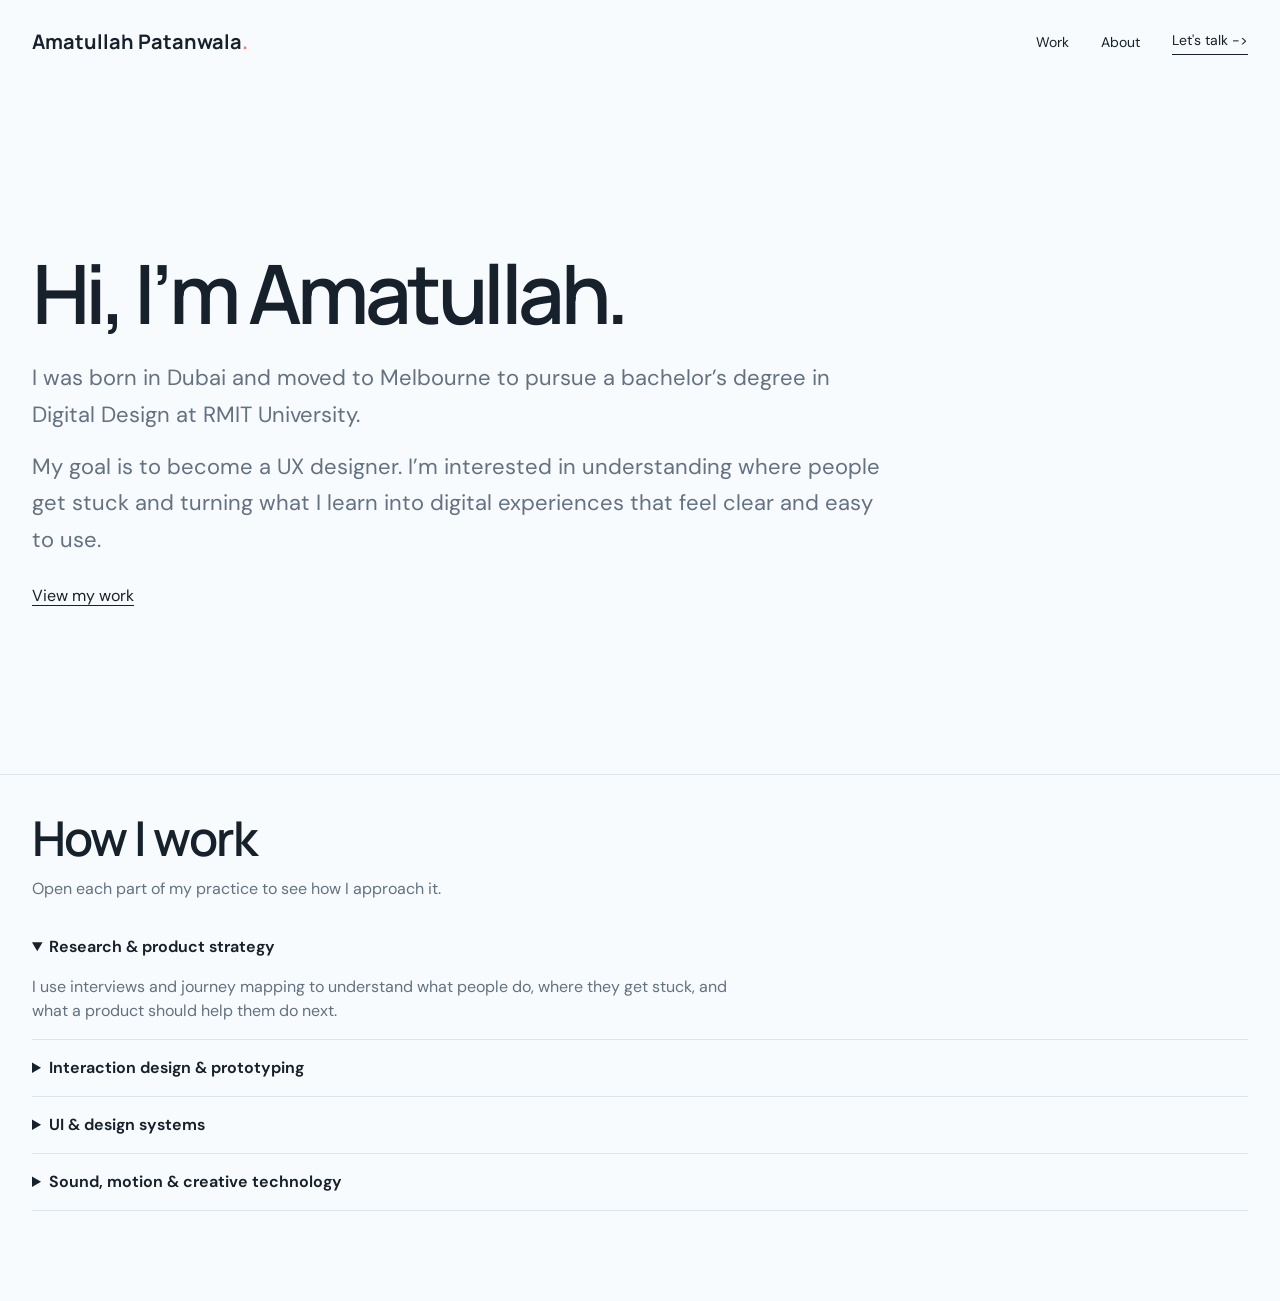
==== commit 11696851: "Match About to the portfolio design" ====
--- a/about.html
+++ b/about.html
@@ -6,36 +6,35 @@
   <meta name="description" content="About Amatullah Patanwala, a Digital Design student at RMIT University and aspiring UX designer.">
   <title>About | Amatullah Patanwala</title>
   <link rel="stylesheet" href="styles.css">
+  <link href="https://fonts.googleapis.com/css2?family=DM+Sans:wght@400;500;600&amp;family=Manrope:wght@500;600;700&amp;display=swap" rel="stylesheet">
   <style>
-    body { min-height: 100vh; background: linear-gradient(145deg, #f9edf2 0%, #f9f7fa 47%, #e8f2fa 100%); }
+
     .about-intro {
-      max-width: 1120px;
+      max-width: var(--max);
       margin: clamp(20px, 5vw, 64px) auto;
-      padding: clamp(36px, 8vw, 104px) clamp(24px, 7vw, 90px);
-      background: rgba(255, 255, 255, .48);
-      border: 1px solid #dddfe9;
-      border-radius: 18px;
-      color: #17212b;
+      padding: clamp(36px, 8vw, 104px) 32px;
+      color: var(--ink);
     }
     .about-intro h1 {
       margin: 0 0 24px;
       font: 600 clamp(42px, 7vw, 82px)/1.05 Manrope, system-ui, sans-serif;
       letter-spacing: -.055em;
     }
-    .about-intro p { max-width: 57ch; margin: 0 0 16px; font-size: clamp(17px, 2vw, 22px); line-height: 1.65; color: #435563; }
-    .about-intro a { display: inline-block; margin-top: 10px; color: #934722; text-decoration: underline; text-underline-offset: 4px; }
+    .about-intro p { max-width: 57ch; margin: 0 0 16px; font-size: clamp(17px, 2vw, 22px); line-height: 1.65; color: var(--muted); }
+    .about-intro a { display: inline-block; margin-top: 10px; color: var(--ink); text-decoration: underline; text-underline-offset: 4px; }
     .about-intro a:focus-visible { outline: 2px solid #315e7b; outline-offset: 4px; }
-    .about-content { padding: 0 20px; }
-    .about-intro h1 { color: #8e4468; }
-    .bio-practice h2 { color: #984822; }
+    .about-content { padding: 0; }
+    .about-intro h1 { color: var(--ink); }
+    .bio-practice h2 { color: var(--ink); }
     .bio-practice {
-      max-width: 1120px; margin: 0 auto clamp(36px, 7vw, 90px);
-      padding: 0 clamp(24px, 7vw, 90px); color: #435563;
+      max-width: var(--max); margin: 0 auto clamp(36px, 7vw, 90px);
+      padding: 36px 32px 0; border-top: 1px solid var(--line); color: var(--muted);
     }
-    .bio-practice h2 { margin: 0 0 12px; font: 600 clamp(30px, 4.5vw, 48px)/1.12 system-ui, sans-serif; letter-spacing: -.04em; }
+    .bio-practice h2 { margin: 0 0 12px; font: 600 clamp(30px, 4.5vw, 48px)/1.12 Manrope, sans-serif; letter-spacing: -.04em; }
     .bio-practice > p { margin: 0 0 18px; }
-    .bio-practice details { border-bottom: 1px solid #dbe5ec; }
-    .bio-practice summary { padding: 16px 0; color: #874561; font-weight: 650; cursor: pointer; }
+    .bio-practice details { border-bottom: 1px solid var(--line); }
+    .bio-practice summary { padding: 16px 0; color: var(--ink); font-weight: 650; cursor: pointer; }
+    .bio-practice summary:hover { background: var(--blue); }
     .bio-practice details p { margin: 0 0 16px; max-width: 65ch; }
     .bio-practice summary:focus-visible { outline: 2px solid #345a74; outline-offset: 3px; }
   </style>
@@ -46,7 +45,7 @@
     <nav aria-label="Primary navigation">
       <a href="index.html#work">Work</a>
       <a href="about.html" aria-current="page">About</a>
-      <a href="index.html#other-work">Creative work</a>
+      <a class="contact-link" href="mailto:Patanwalaaa@gmail.com">Let's talk <span aria-hidden="true">-&gt;</span></a>
     </nav>
   </header>
   <main class="about-content">
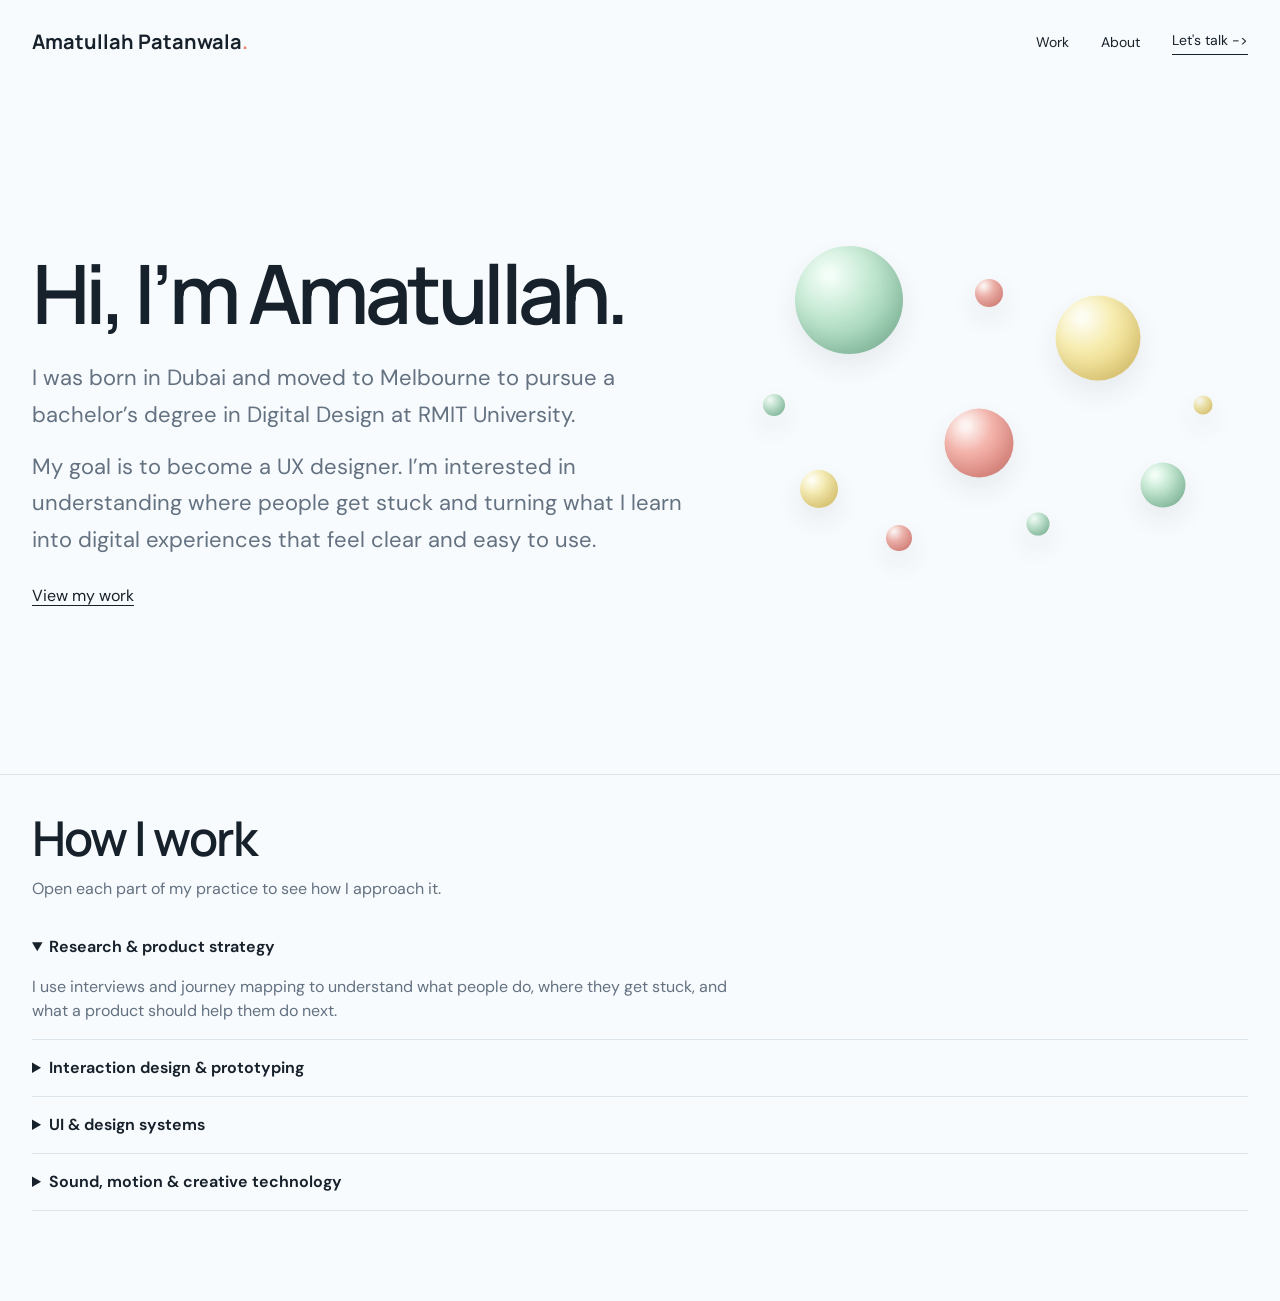
==== commit 38228ccd: "Add gently floating orbs to About" ====
--- a/about.html
+++ b/about.html
@@ -37,6 +37,37 @@
     .bio-practice summary:hover { background: var(--blue); }
     .bio-practice details p { margin: 0 0 16px; max-width: 65ch; }
     .bio-practice summary:focus-visible { outline: 2px solid #345a74; outline-offset: 3px; }
+    .about-intro { display: grid; grid-template-columns: minmax(0, 1fr) minmax(0, .72fr); gap: 24px; align-items: center; }
+    .about-orbs { position: relative; min-height: 350px; pointer-events: none; }
+    .about-orb {
+      position: absolute;
+      left: var(--x);
+      top: var(--y);
+      width: min(var(--size), 22%);
+      aspect-ratio: 1;
+      border-radius: 50%;
+      opacity: .82;
+      box-shadow: inset -6px -8px 16px #2d35391a, 0 12px 24px #3047541a;
+      translate: -50% -50%;
+      animation: about-drift var(--duration) ease-in-out var(--delay) infinite;
+    }
+    .about-orb--green { background: radial-gradient(circle at 32% 27%, #f2fff7 4%, #bfe8ce 34%, #7fc09b 72%, #5b9b77); }
+    .about-orb--yellow { background: radial-gradient(circle at 31% 26%, #fffef0 5%, #f7eaa1 36%, #e5c95f 75%, #caaa3d); }
+    .about-orb--red { background: radial-gradient(circle at 31% 25%, #fff2ef 5%, #f3a69b 37%, #df7468 74%, #bd584f); }
+    @keyframes about-drift {
+      0%, 100% { transform: translate(0, -12px); }
+      25% { transform: translate(10px, 0); }
+      50% { transform: translate(0, 12px); }
+      75% { transform: translate(-10px, 0); }
+    }
+    @media (max-width: 760px) {
+      .about-intro { grid-template-columns: 1fr; gap: 8px; }
+      .about-orbs { min-height: 210px; width: min(100%, 420px); }
+      .about-orb { width: min(calc(var(--size) * .7), 19%); }
+    }
+    @media (prefers-reduced-motion: reduce) {
+      .about-orb { animation: none; }
+    }
   </style>
 </head>
 <body>
@@ -50,10 +81,24 @@
   </header>
   <main class="about-content">
     <section class="about-intro" aria-labelledby="bio-title">
-      <h1 id="bio-title">Hi, I’m Amatullah.</h1>
-      <p>I was born in Dubai and moved to Melbourne to pursue a bachelor’s degree in Digital Design at RMIT University.</p>
-      <p>My goal is to become a UX designer. I’m interested in understanding where people get stuck and turning what I learn into digital experiences that feel clear and easy to use.</p>
-      <a href="index.html#work">View my work</a>
+      <div>
+        <h1 id="bio-title">Hi, I’m Amatullah.</h1>
+        <p>I was born in Dubai and moved to Melbourne to pursue a bachelor’s degree in Digital Design at RMIT University.</p>
+        <p>My goal is to become a UX designer. I’m interested in understanding where people get stuck and turning what I learn into digital experiences that feel clear and easy to use.</p>
+        <a href="index.html#work">View my work</a>
+      </div>
+      <div class="about-orbs" aria-hidden="true">
+        <span class="about-orb about-orb--green" style="--x: 20%; --y: 13%; --size: 108px; --duration: 15s; --delay: -1s"></span>
+        <span class="about-orb about-orb--yellow" style="--x: 70%; --y: 24%; --size: 85px; --duration: 17s; --delay: -2s"></span>
+        <span class="about-orb about-orb--red" style="--x: 46%; --y: 54%; --size: 69px; --duration: 13s; --delay: -3s"></span>
+        <span class="about-orb about-orb--green" style="--x: 83%; --y: 66%; --size: 45px; --duration: 18s; --delay: -4s"></span>
+        <span class="about-orb about-orb--yellow" style="--x: 14%; --y: 67%; --size: 38px; --duration: 14s; --delay: -5s"></span>
+        <span class="about-orb about-orb--red" style="--x: 48%; --y: 11%; --size: 28px; --duration: 16s; --delay: -6s"></span>
+        <span class="about-orb about-orb--green" style="--x: 58%; --y: 77%; --size: 23px; --duration: 12s; --delay: -7s"></span>
+        <span class="about-orb about-orb--yellow" style="--x: 91%; --y: 43%; --size: 19px; --duration: 15s; --delay: -8s"></span>
+        <span class="about-orb about-orb--red" style="--x: 30%; --y: 81%; --size: 26px; --duration: 17s; --delay: -9s"></span>
+        <span class="about-orb about-orb--green" style="--x: 5%; --y: 43%; --size: 22px; --duration: 13s; --delay: -10s"></span>
+      </div>
     </section>
     <section class="bio-practice" aria-labelledby="practice-title">
       <h2 id="practice-title">How I work</h2>
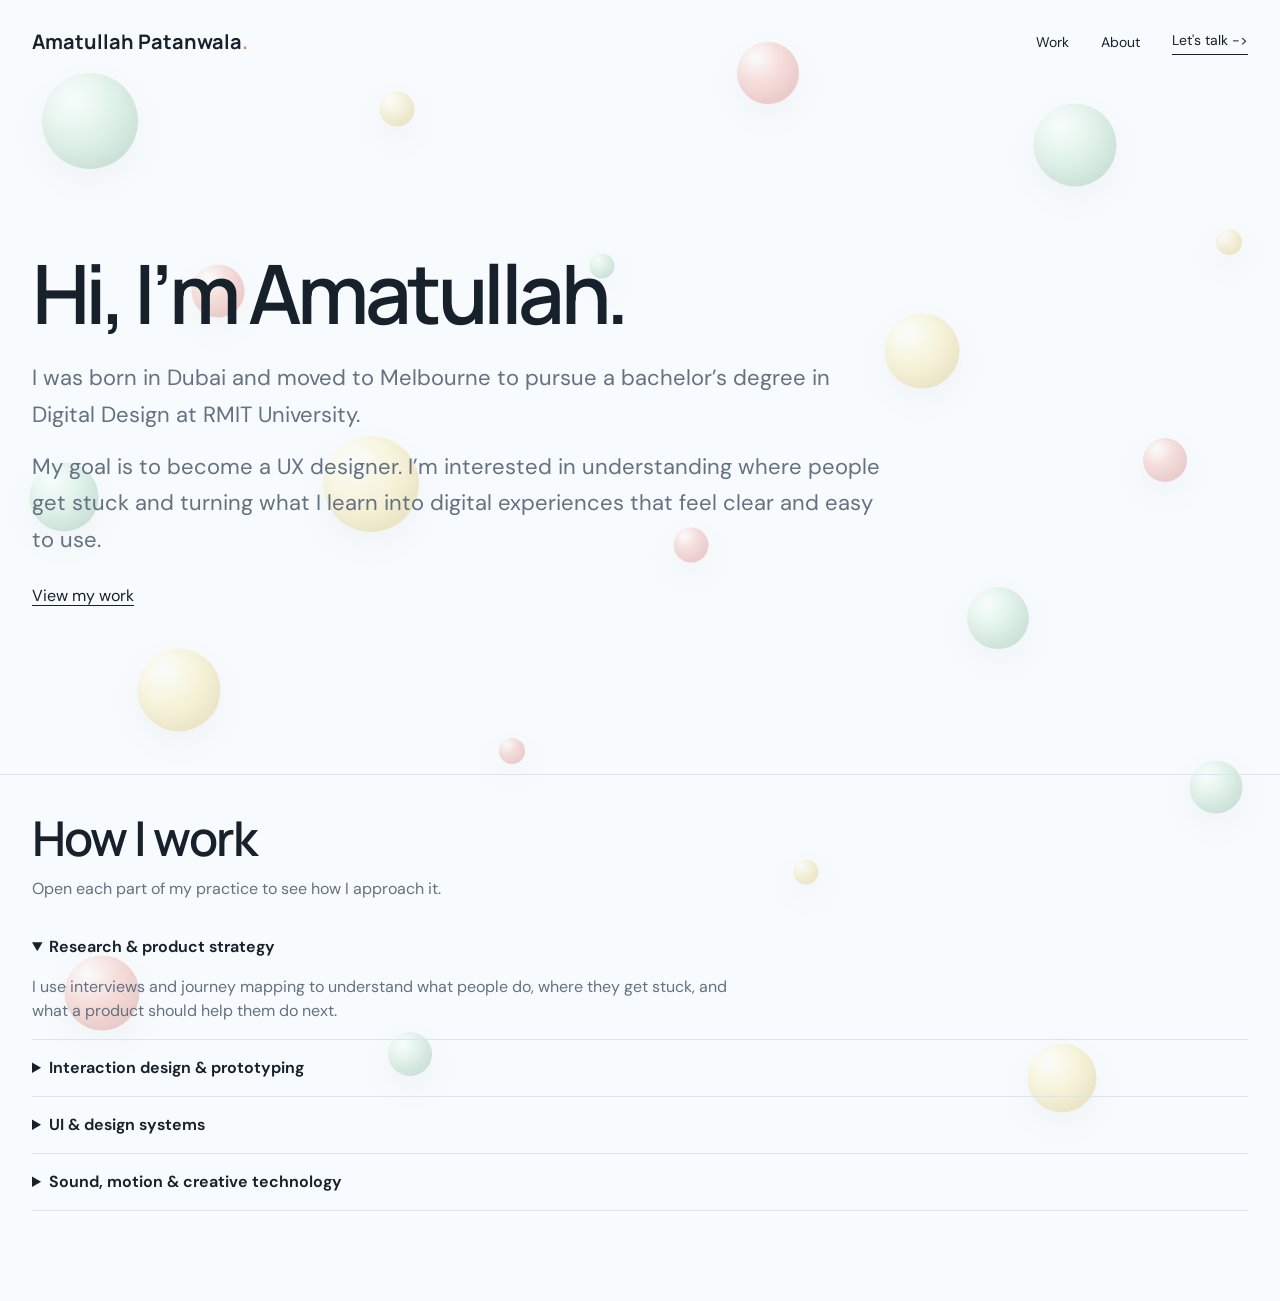
==== commit 292bc9b4: "Spread twenty floating orbs across About" ====
--- a/about.html
+++ b/about.html
@@ -37,8 +37,8 @@
     .bio-practice summary:hover { background: var(--blue); }
     .bio-practice details p { margin: 0 0 16px; max-width: 65ch; }
     .bio-practice summary:focus-visible { outline: 2px solid #345a74; outline-offset: 3px; }
-    .about-intro { display: grid; grid-template-columns: minmax(0, 1fr) minmax(0, .72fr); gap: 24px; align-items: center; }
-    .about-orbs { position: relative; min-height: 350px; pointer-events: none; }
+    .about-page { position: relative; isolation: isolate; min-height: 100vh; }
+    .about-orbs { position: absolute; inset: 0; z-index: -1; overflow: hidden; pointer-events: none; }
     .about-orb {
       position: absolute;
       left: var(--x);
@@ -46,7 +46,7 @@
       width: min(var(--size), 22%);
       aspect-ratio: 1;
       border-radius: 50%;
-      opacity: .82;
+      opacity: .32;
       box-shadow: inset -6px -8px 16px #2d35391a, 0 12px 24px #3047541a;
       translate: -50% -50%;
       animation: about-drift var(--duration) ease-in-out var(--delay) infinite;
@@ -61,8 +61,8 @@
       75% { transform: translate(-10px, 0); }
     }
     @media (max-width: 760px) {
-      .about-intro { grid-template-columns: 1fr; gap: 8px; }
-      .about-orbs { min-height: 210px; width: min(100%, 420px); }
+
+
       .about-orb { width: min(calc(var(--size) * .7), 19%); }
     }
     @media (prefers-reduced-motion: reduce) {
@@ -70,7 +70,29 @@
     }
   </style>
 </head>
-<body>
+<body class="about-page">
+  <div class="about-orbs" aria-hidden="true">
+        <span class="about-orb about-orb--green" style="--x: 7%; --y: 10%; --size: 96px; --duration: 13s; --delay: -1s"></span>
+        <span class="about-orb about-orb--yellow" style="--x: 31%; --y: 9%; --size: 35px; --duration: 14s; --delay: -4s"></span>
+        <span class="about-orb about-orb--red" style="--x: 60%; --y: 6%; --size: 62px; --duration: 15s; --delay: -7s"></span>
+        <span class="about-orb about-orb--green" style="--x: 84%; --y: 12%; --size: 83px; --duration: 16s; --delay: -10s"></span>
+        <span class="about-orb about-orb--yellow" style="--x: 96%; --y: 20%; --size: 26px; --duration: 17s; --delay: -13s"></span>
+        <span class="about-orb about-orb--red" style="--x: 17%; --y: 24%; --size: 53px; --duration: 18s; --delay: -16s"></span>
+        <span class="about-orb about-orb--green" style="--x: 47%; --y: 22%; --size: 25px; --duration: 13s; --delay: -2s"></span>
+        <span class="about-orb about-orb--yellow" style="--x: 72%; --y: 29%; --size: 75px; --duration: 14s; --delay: -5s"></span>
+        <span class="about-orb about-orb--red" style="--x: 91%; --y: 38%; --size: 44px; --duration: 15s; --delay: -8s"></span>
+        <span class="about-orb about-orb--green" style="--x: 5%; --y: 41%; --size: 69px; --duration: 16s; --delay: -11s"></span>
+        <span class="about-orb about-orb--yellow" style="--x: 29%; --y: 40%; --size: 96px; --duration: 17s; --delay: -14s"></span>
+        <span class="about-orb about-orb--red" style="--x: 54%; --y: 45%; --size: 35px; --duration: 18s; --delay: -17s"></span>
+        <span class="about-orb about-orb--green" style="--x: 78%; --y: 51%; --size: 62px; --duration: 13s; --delay: -3s"></span>
+        <span class="about-orb about-orb--yellow" style="--x: 14%; --y: 57%; --size: 83px; --duration: 14s; --delay: -6s"></span>
+        <span class="about-orb about-orb--red" style="--x: 40%; --y: 62%; --size: 26px; --duration: 15s; --delay: -9s"></span>
+        <span class="about-orb about-orb--green" style="--x: 95%; --y: 65%; --size: 53px; --duration: 16s; --delay: -12s"></span>
+        <span class="about-orb about-orb--yellow" style="--x: 63%; --y: 72%; --size: 25px; --duration: 17s; --delay: -15s"></span>
+        <span class="about-orb about-orb--red" style="--x: 8%; --y: 82%; --size: 75px; --duration: 18s; --delay: -1s"></span>
+        <span class="about-orb about-orb--green" style="--x: 32%; --y: 87%; --size: 44px; --duration: 13s; --delay: -4s"></span>
+        <span class="about-orb about-orb--yellow" style="--x: 83%; --y: 89%; --size: 69px; --duration: 14s; --delay: -7s"></span>
+  </div>
   <header class="site-header">
     <a class="brand" href="index.html">Amatullah Patanwala<span>.</span></a>
     <nav aria-label="Primary navigation">
@@ -87,18 +109,6 @@
         <p>My goal is to become a UX designer. I’m interested in understanding where people get stuck and turning what I learn into digital experiences that feel clear and easy to use.</p>
         <a href="index.html#work">View my work</a>
       </div>
-      <div class="about-orbs" aria-hidden="true">
-        <span class="about-orb about-orb--green" style="--x: 20%; --y: 13%; --size: 108px; --duration: 15s; --delay: -1s"></span>
-        <span class="about-orb about-orb--yellow" style="--x: 70%; --y: 24%; --size: 85px; --duration: 17s; --delay: -2s"></span>
-        <span class="about-orb about-orb--red" style="--x: 46%; --y: 54%; --size: 69px; --duration: 13s; --delay: -3s"></span>
-        <span class="about-orb about-orb--green" style="--x: 83%; --y: 66%; --size: 45px; --duration: 18s; --delay: -4s"></span>
-        <span class="about-orb about-orb--yellow" style="--x: 14%; --y: 67%; --size: 38px; --duration: 14s; --delay: -5s"></span>
-        <span class="about-orb about-orb--red" style="--x: 48%; --y: 11%; --size: 28px; --duration: 16s; --delay: -6s"></span>
-        <span class="about-orb about-orb--green" style="--x: 58%; --y: 77%; --size: 23px; --duration: 12s; --delay: -7s"></span>
-        <span class="about-orb about-orb--yellow" style="--x: 91%; --y: 43%; --size: 19px; --duration: 15s; --delay: -8s"></span>
-        <span class="about-orb about-orb--red" style="--x: 30%; --y: 81%; --size: 26px; --duration: 17s; --delay: -9s"></span>
-        <span class="about-orb about-orb--green" style="--x: 5%; --y: 43%; --size: 22px; --duration: 13s; --delay: -10s"></span>
-      </div>
     </section>
     <section class="bio-practice" aria-labelledby="practice-title">
       <h2 id="practice-title">How I work</h2>
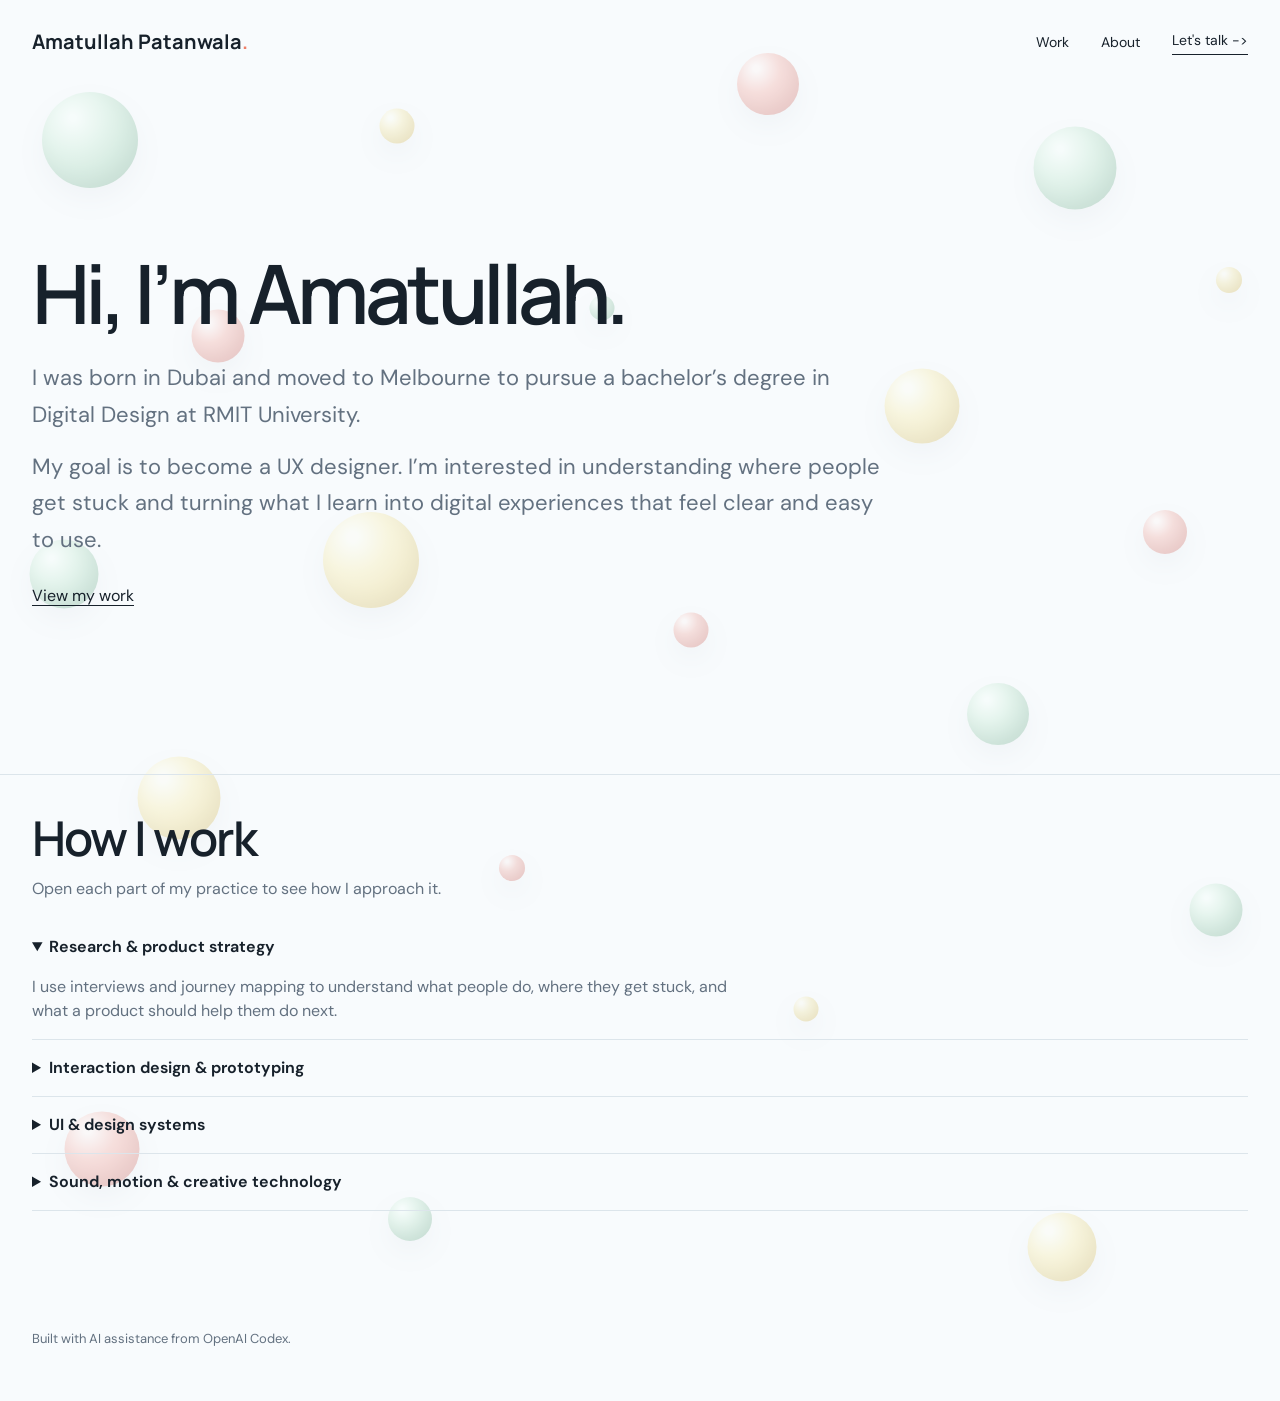
==== commit 3737c86a: "Add a short AI credit to About" ====
--- a/about.html
+++ b/about.html
@@ -34,7 +34,7 @@
     .bio-practice > p { margin: 0 0 18px; }
     .bio-practice details { border-bottom: 1px solid var(--line); }
     .bio-practice summary { padding: 16px 0; color: var(--ink); font-weight: 650; cursor: pointer; }
-    .bio-practice summary:hover { background: var(--blue); }
+    .bio-practice summary:hover { background: rgb(205 234 255 / 36%); }
     .bio-practice details p { margin: 0 0 16px; max-width: 65ch; }
     .bio-practice summary:focus-visible { outline: 2px solid #345a74; outline-offset: 3px; }
     .about-page { position: relative; isolation: isolate; min-height: 100vh; }
@@ -68,6 +68,7 @@
     @media (prefers-reduced-motion: reduce) {
       .about-orb { animation: none; }
     }
+    .about-credit { max-width: var(--max); margin: auto; padding: 0 32px 24px; color: var(--muted); font-size: 13px; }
   </style>
 </head>
 <body class="about-page">
@@ -119,5 +120,6 @@
       <details><summary>Sound, motion &amp; creative technology</summary><p>Working in audio, video, and 3D gives me another way to explore how a digital experience feels and moves.</p></details>
     </section>
   </main>
+  <footer class='about-credit'>Built with AI assistance from OpenAI Codex.</footer>
 </body>
 </html>
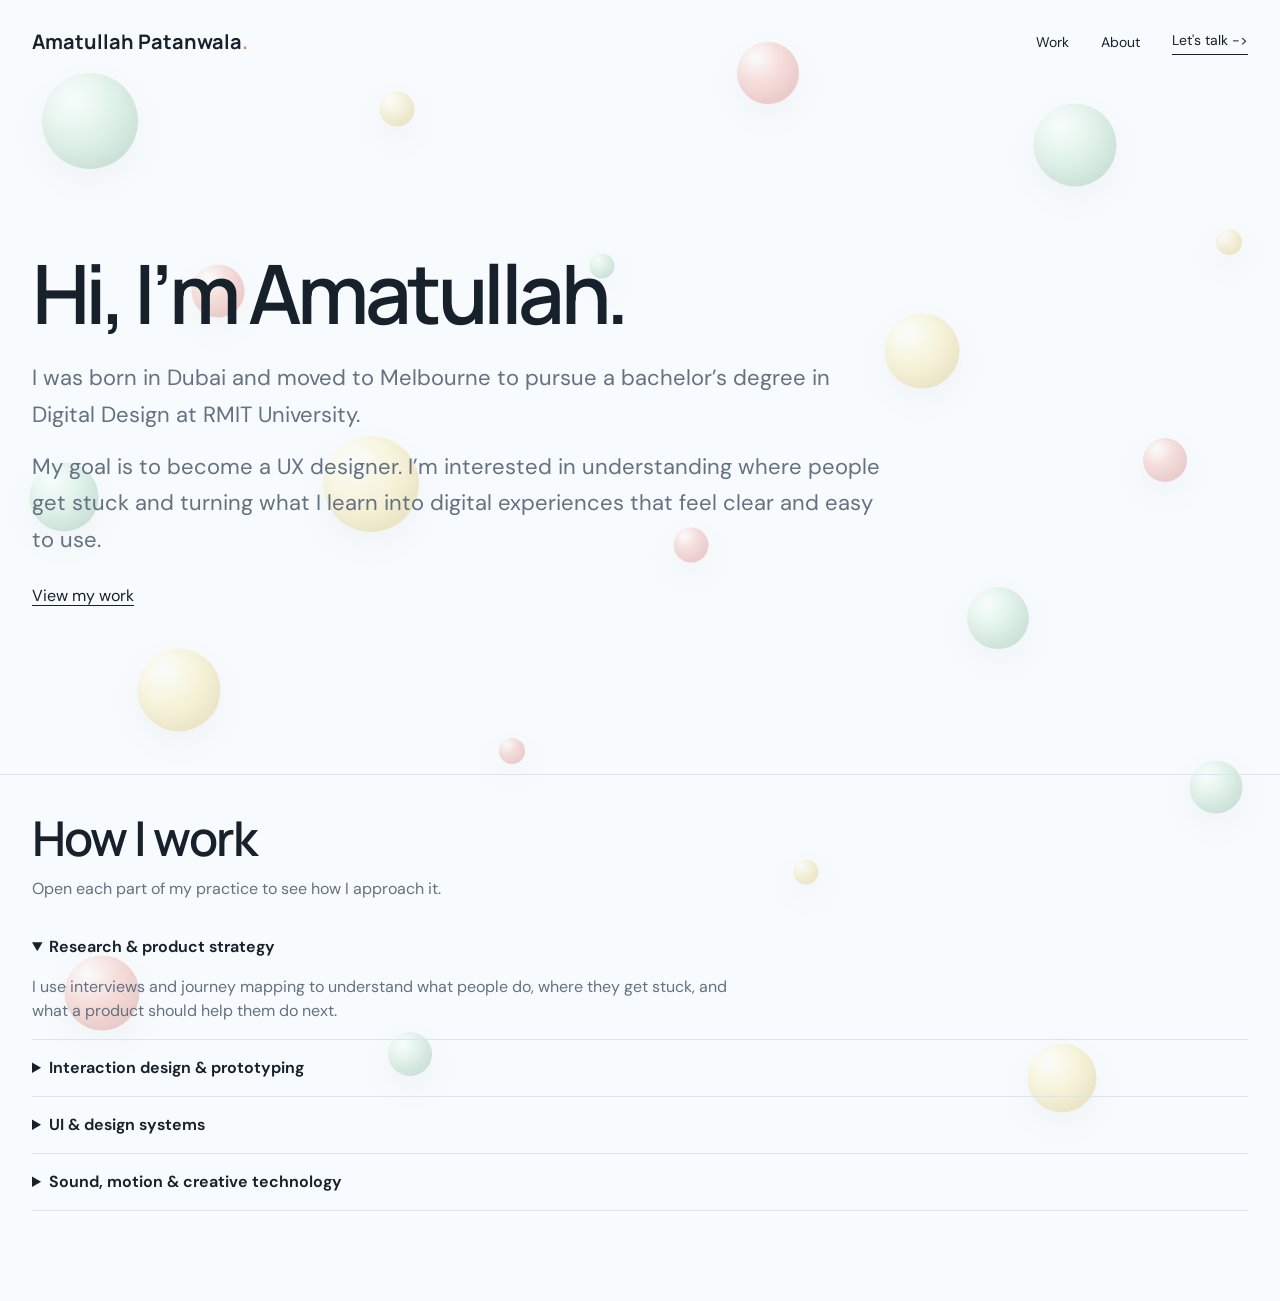
==== commit 9393ce40: "Move AI credit to homepage footer" ====
--- a/about.html
+++ b/about.html
@@ -68,7 +68,6 @@
     @media (prefers-reduced-motion: reduce) {
       .about-orb { animation: none; }
     }
-    .about-credit { max-width: var(--max); margin: auto; padding: 0 32px 24px; color: var(--muted); font-size: 13px; }
   </style>
 </head>
 <body class="about-page">
@@ -120,6 +119,5 @@
       <details><summary>Sound, motion &amp; creative technology</summary><p>Working in audio, video, and 3D gives me another way to explore how a digital experience feels and moves.</p></details>
     </section>
   </main>
-  <footer class='about-credit'>Built with AI assistance from OpenAI Codex.</footer>
 </body>
 </html>
